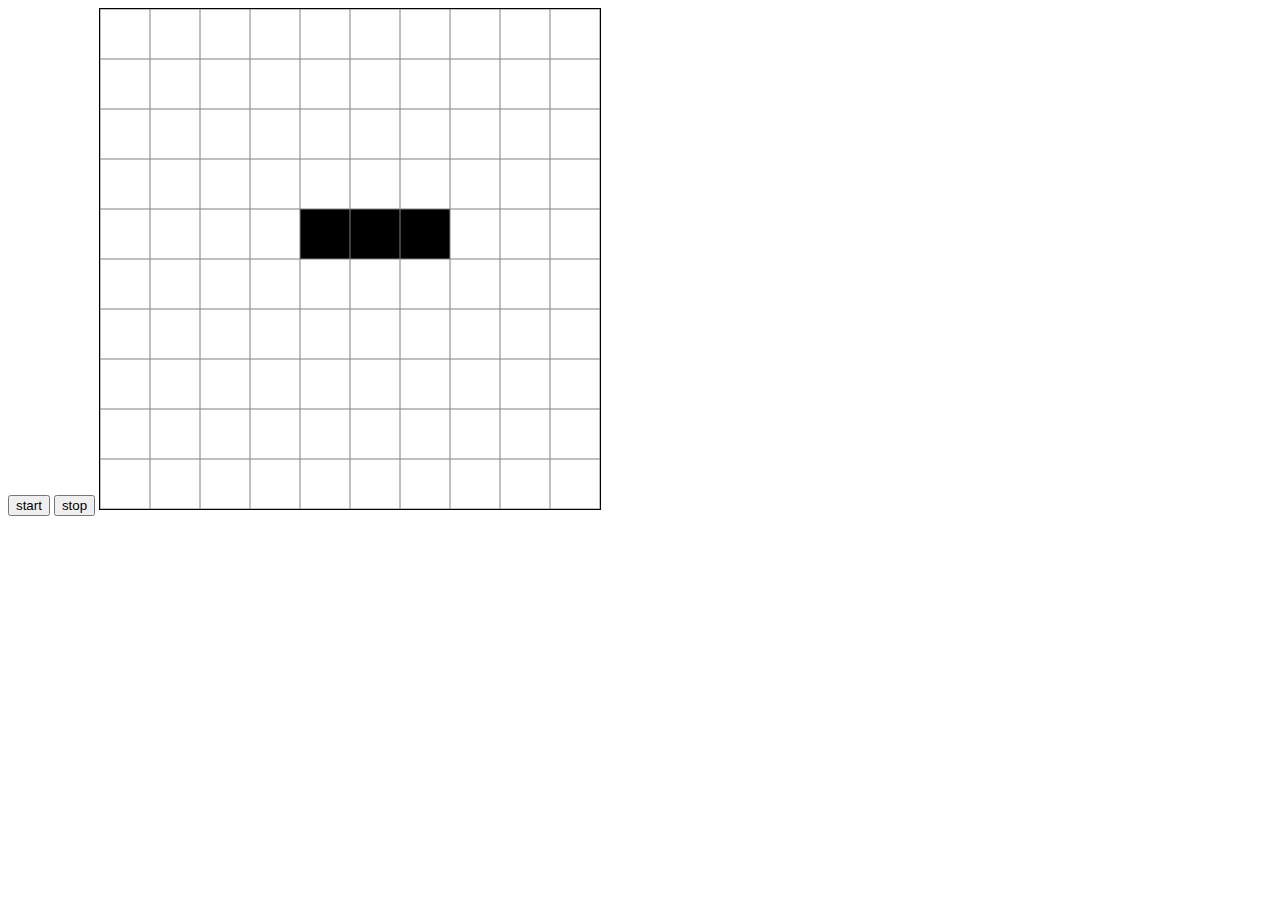
==== index.html @ be9f9241 "Add buttons to control animation.  Make cells clickable to toggle their value\!" ====
<html>
    <head>
        <title>Game of Life</title>
        <script type="text/javascript" src="life.js"></script>
        <style type="text/css">
            canvas { border: 1px solid black; }
        </style>
    </head>
    <body onload="init();">
        <input id="startButton" type="button" value="start" onclick="draw();" />
        <input id="startButton" type="button" value="stop" onclick="stopDraw();" />
        <canvas id="canvas" width=500 height=500></canvas>
    </body>
</html>
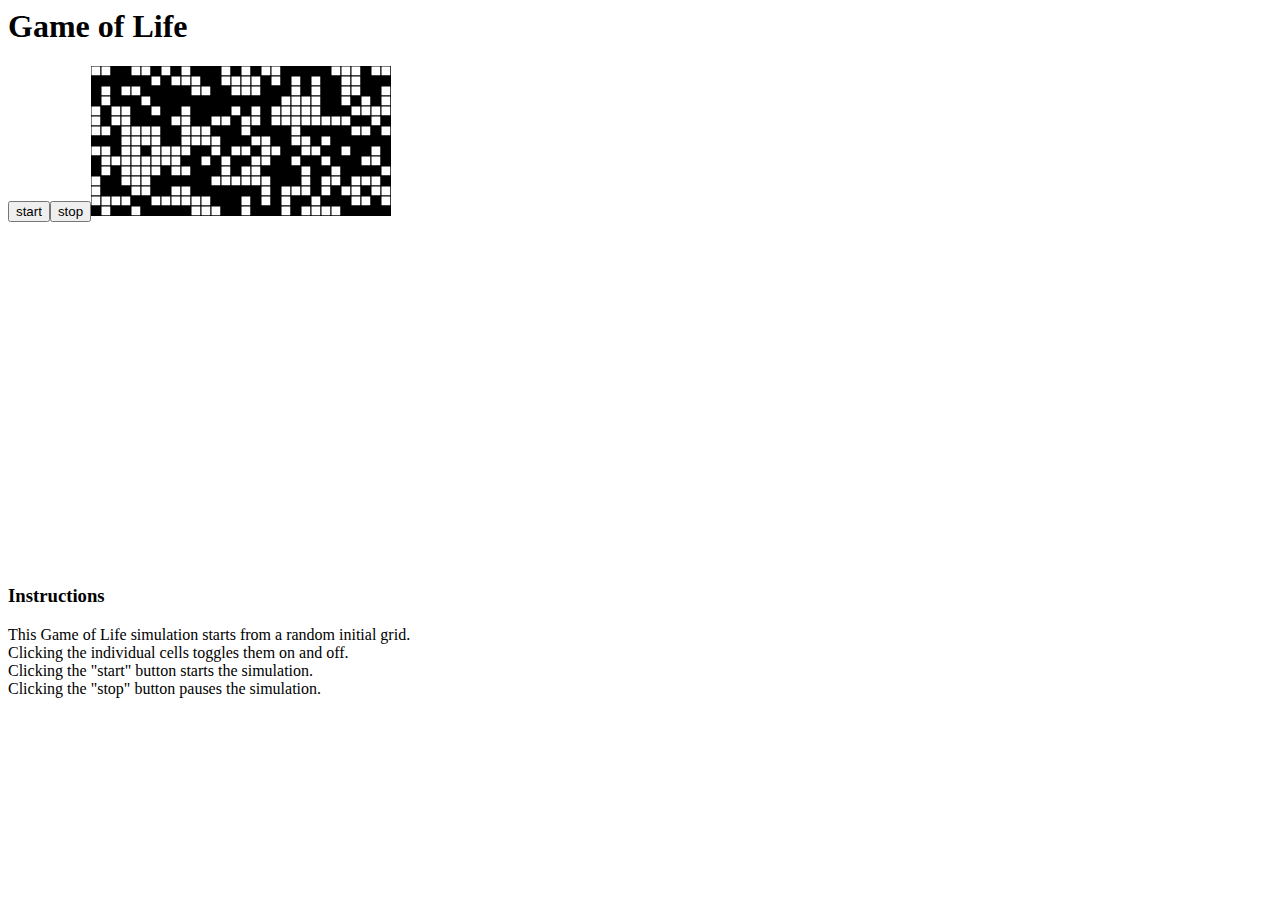
==== commit 7b47e666: "Merge branch 'master' into gh-pages" ====
--- a/index.html
+++ b/index.html
@@ -1,14 +1,23 @@
 <html>
-    <head>
-        <title>Game of Life</title>
-        <script type="text/javascript" src="life.js"></script>
-        <style type="text/css">
-            canvas { border: 1px solid black; }
-        </style>
-    </head>
-    <body onload="init();">
-        <input id="startButton" type="button" value="start" onclick="draw();" />
-        <input id="startButton" type="button" value="stop" onclick="stopDraw();" />
-        <canvas id="canvas" width=500 height=500></canvas>
-    </body>
+  <head>
+    <title> Game of Life in D3.js </title>
+    <script src="http://d3js.org/d3.v3.min.js" charset="utf-8"></script>
+    <script src="build/react.js"></script>
+    <script src="build/JSXTransformer.js"></script>
+    <script type="text/jsx" src="life.js"></script>
+    <link rel="stylesheet" type="text/css" href="styles.css">
+  </head>
+  <body>
+    <h1> Game of Life </h1>
+    <div id="svg_canvas"></div>
+    <div id="instructions">
+      <h3> Instructions </h3>
+      <p>
+        This Game of Life simulation starts from a random initial grid.<br>
+        Clicking the individual cells toggles them on and off.<br>
+        Clicking the "start" button starts the simulation.<br>
+        Clicking the "stop" button pauses the simulation.<br>
+      </p>
+    </div>
+  </body>
 </html>
--- a/styles.css
+++ b/styles.css
@@ -0,0 +1,17 @@
+.button {
+  float:left
+}
+
+h3 {
+  text-align:left
+}
+
+#svg_canvas {
+  height:500px;
+  width:500px;
+  clear:both
+}
+
+#instructions {
+  clear:both
+}
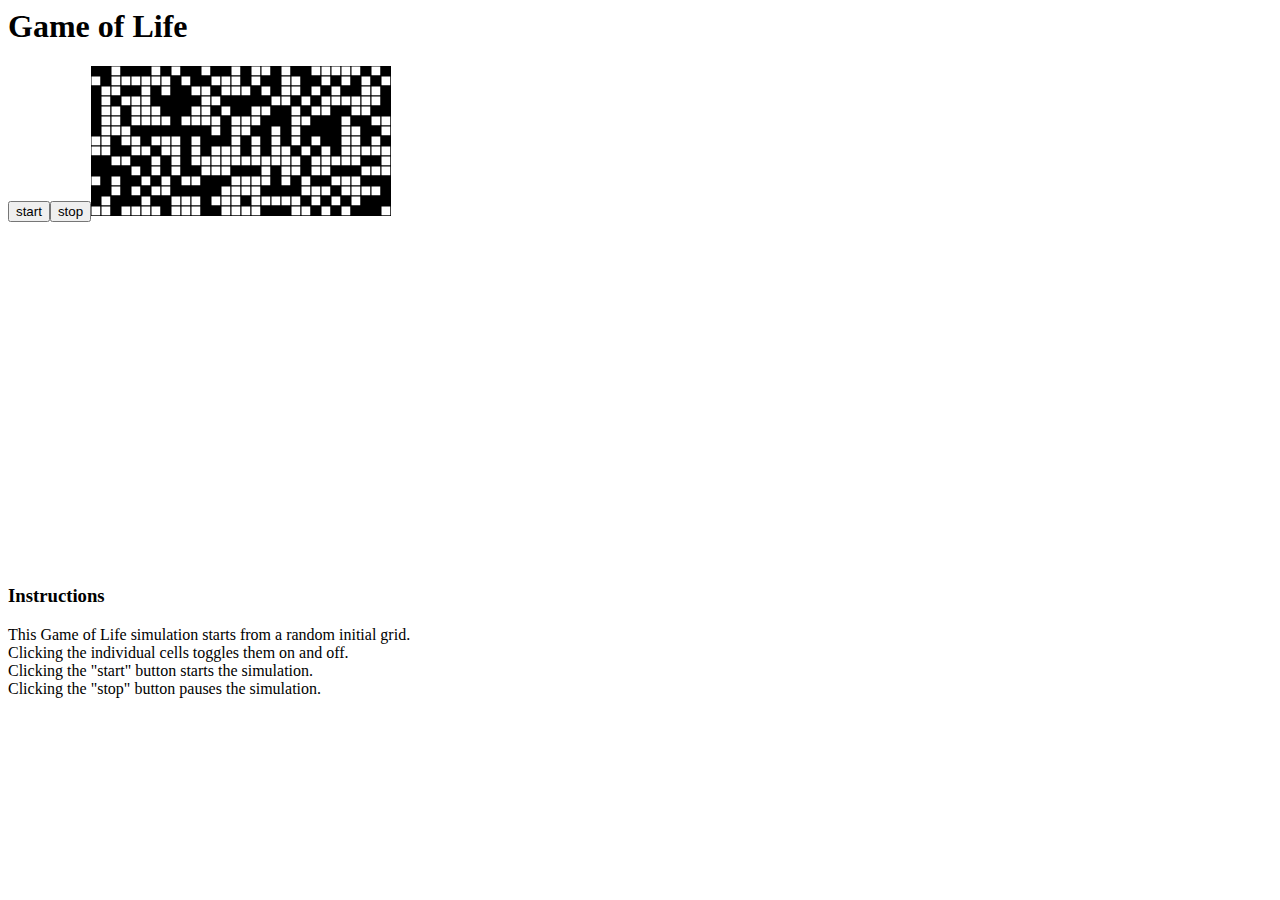
==== commit 9df20a7a: "add react to page title" ====
--- a/index.html
+++ b/index.html
@@ -1,6 +1,6 @@
 <html>
   <head>
-    <title> Game of Life in D3.js </title>
+    <title> Game of Life in React.js </title>
     <script src="http://d3js.org/d3.v3.min.js" charset="utf-8"></script>
     <script src="build/react.js"></script>
     <script src="build/JSXTransformer.js"></script>
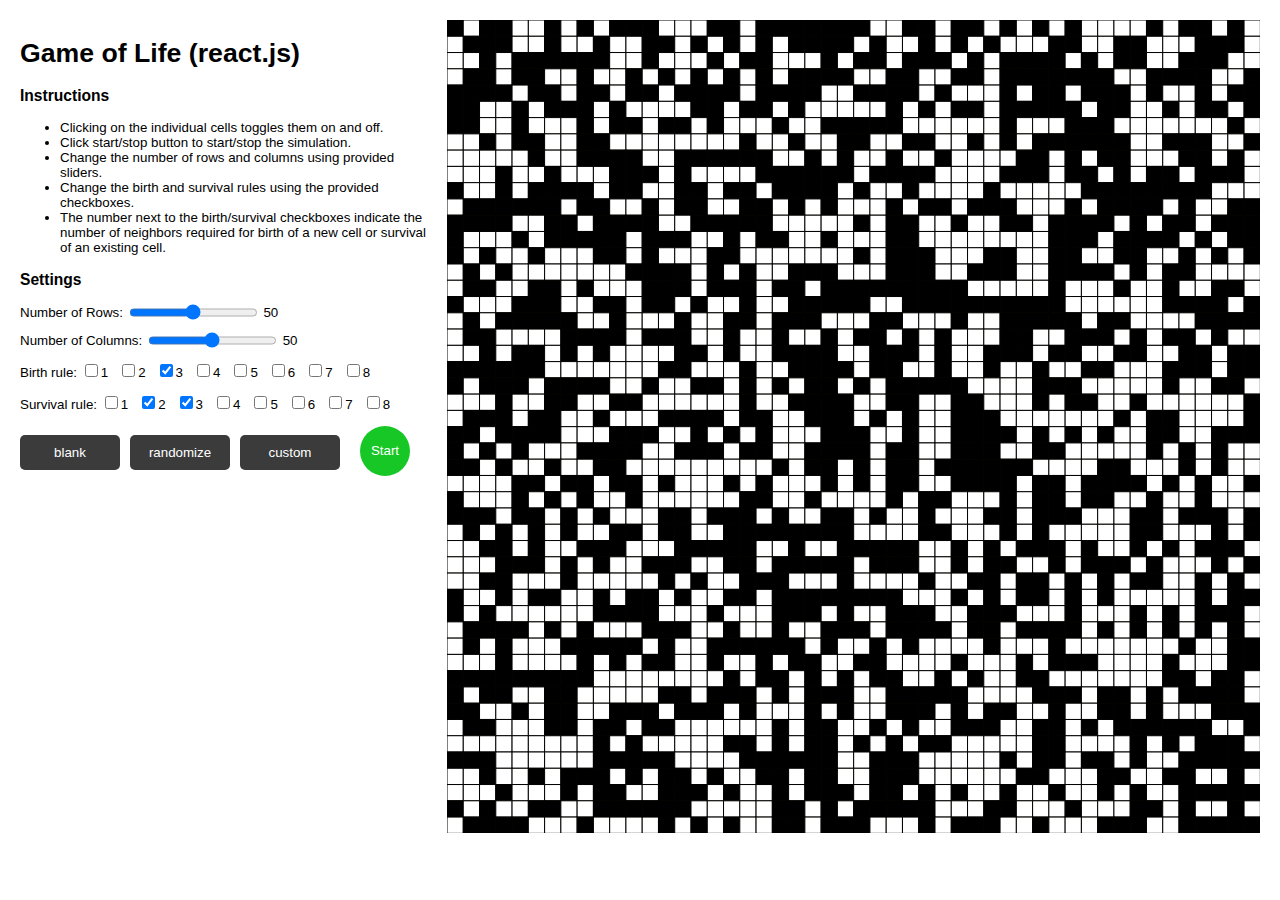
==== commit 05524d6a: "Merge 5f9c3b2eb01ea7dd771fd3343fcfad98f151085e into 18cd86a2c3b3bd9c88789bc2780c265bc097181b" ====
--- a/index.html
+++ b/index.html
@@ -2,22 +2,11 @@
   <head>
     <title> Game of Life in React.js </title>
     <script src="http://d3js.org/d3.v3.min.js" charset="utf-8"></script>
-    <script src="build/react.js"></script>
+    <script src="build/react-with-addons.min.js"></script>
     <script src="build/JSXTransformer.js"></script>
     <script type="text/jsx" src="life.js"></script>
     <link rel="stylesheet" type="text/css" href="styles.css">
   </head>
   <body>
-    <h1> Game of Life </h1>
-    <div id="svg_canvas"></div>
-    <div id="instructions">
-      <h3> Instructions </h3>
-      <p>
-        This Game of Life simulation starts from a random initial grid.<br>
-        Clicking the individual cells toggles them on and off.<br>
-        Clicking the "start" button starts the simulation.<br>
-        Clicking the "stop" button pauses the simulation.<br>
-      </p>
-    </div>
   </body>
 </html>
--- a/styles.css
+++ b/styles.css
@@ -1,17 +1,11 @@
 .button {
-  float:left
+	background:#3B3B3B;
+    color:white;
+    padding:10px;
+    border-radius:5px;
+    text-align:center;
+    margin:9px 10px 0px 0px;
+    width: 80px;
+    float:left;
+    cursor:hand;
 }
-
-h3 {
-  text-align:left
-}
-
-#svg_canvas {
-  height:500px;
-  width:500px;
-  clear:both
-}
-
-#instructions {
-  clear:both
-}
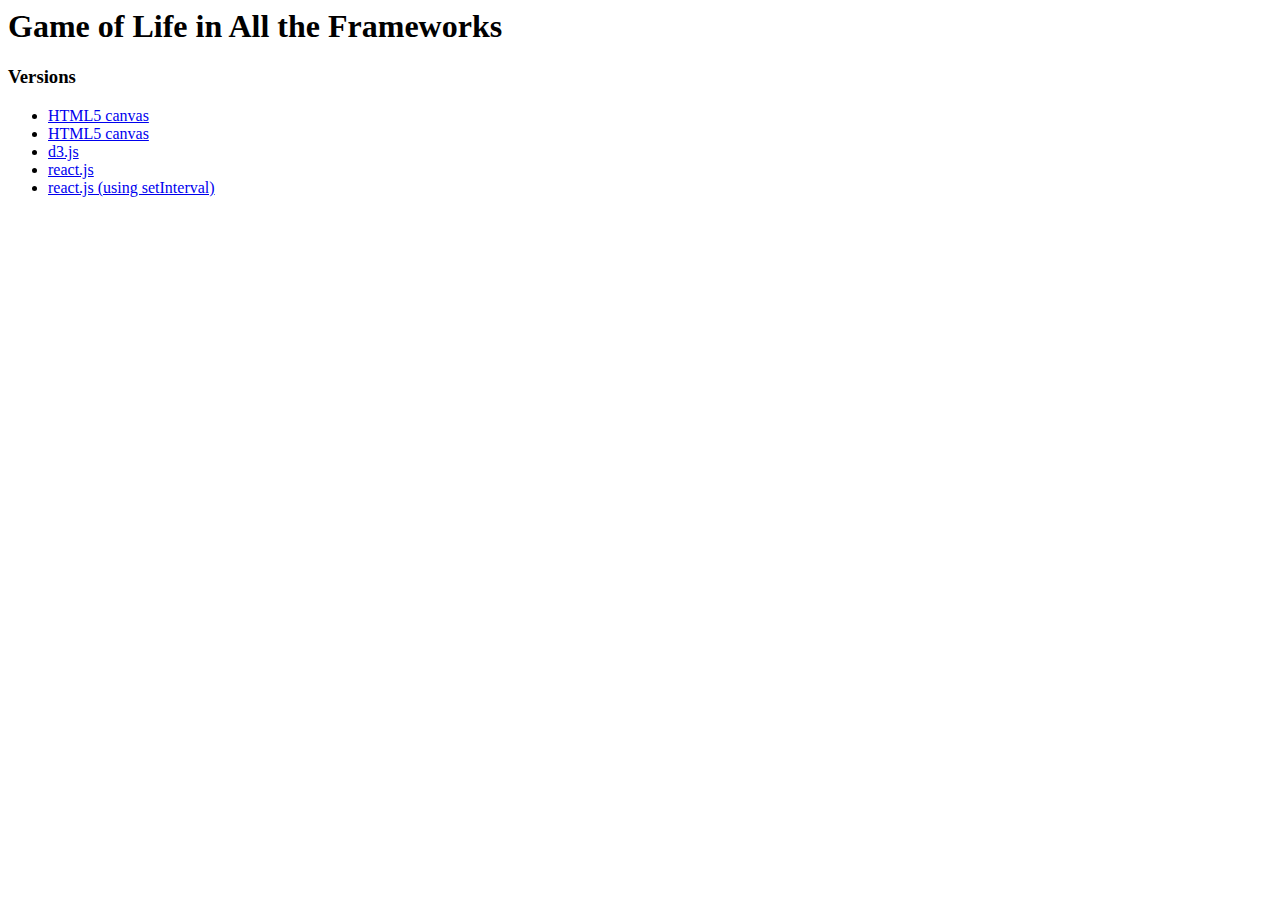
==== commit d96a7bce: "Add version with div-based cells." ====
--- a/index.html
+++ b/index.html
@@ -1,12 +1,19 @@
 <html>
   <head>
-    <title> Game of Life in React.js </title>
-    <script src="http://d3js.org/d3.v3.min.js" charset="utf-8"></script>
-    <script src="build/react-with-addons.min.js"></script>
-    <script src="build/JSXTransformer.js"></script>
-    <script type="text/jsx" src="life.js"></script>
+    <title> Game of Life in All the Frameworks </title>
     <link rel="stylesheet" type="text/css" href="styles.css">
   </head>
   <body>
+    <h1> Game of Life in All the Frameworks </h1>
+    <div>
+      <h3> Versions </h3>
+      <ul>
+        <li> <a href="canvas.html">HTML5 canvas</a> </li>
+        <li> <a href="life-divs.html">HTML5 canvas</a> </li>
+        <li> <a href="d3.html">d3.js</a> </li>
+        <li> <a href="react.html">react.js</a> </li>
+        <li> <a href="react-setinterval.html">react.js (using setInterval)</a> </li>
+      </ul>
+    </div>
   </body>
 </html>
